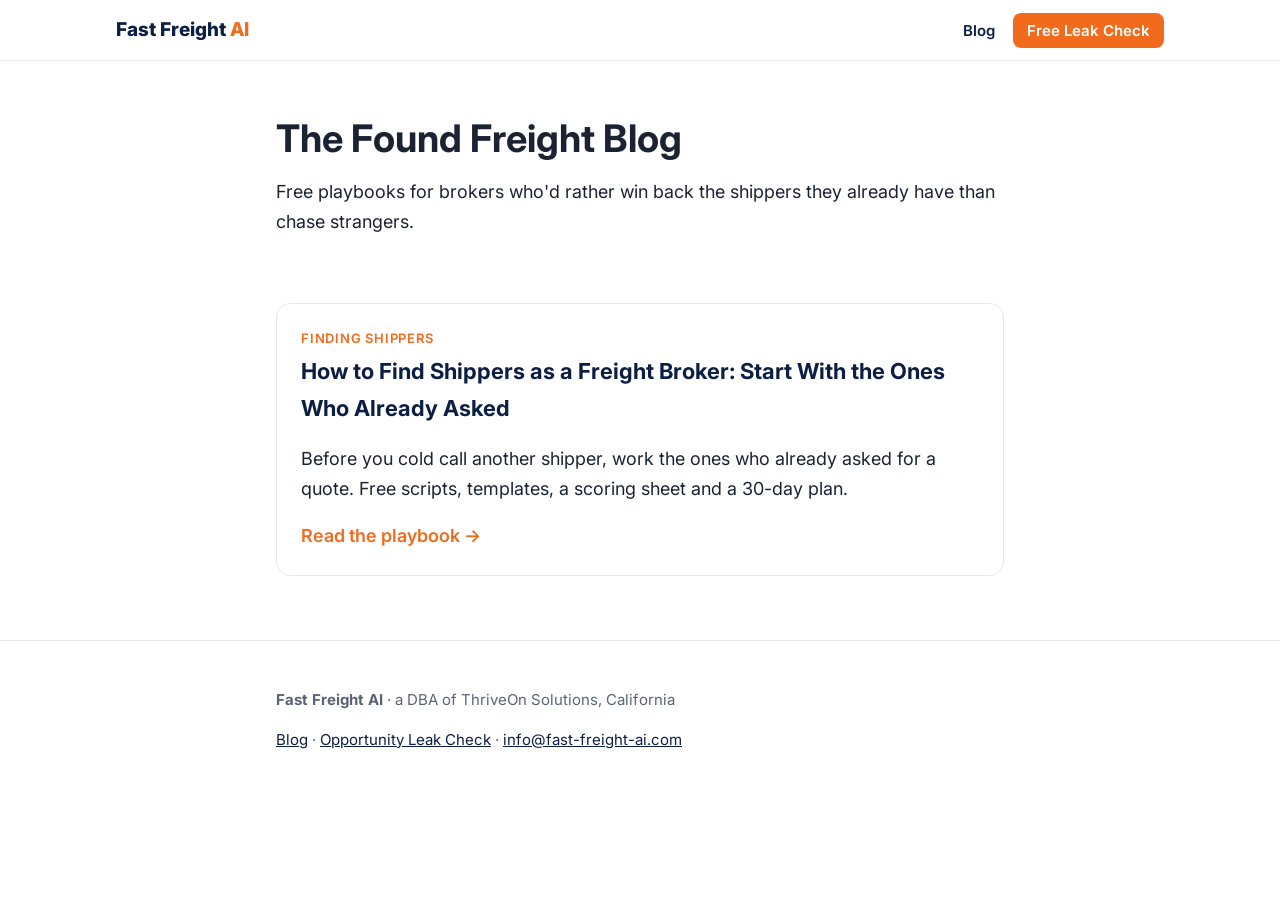
==== blog/index.html @ b4f2f233 "Add blog index" ====
<!doctype html>
<html lang="en"><head>
<meta charset="utf-8"><meta name="viewport" content="width=device-width,initial-scale=1">
<title>Blog | Fast Freight AI</title>
<meta name="description" content="Free playbooks on finding shippers, following up on freight quotes and winning back quiet accounts.">
<link rel="canonical" href="https://fast-freight-ai.com/blog/">
<meta property="og:title" content="Blog | Fast Freight AI"><meta property="og:description" content="Free playbooks on finding shippers, following up on freight quotes and winning back quiet accounts.">
<meta property="og:url" content="https://fast-freight-ai.com/blog/"><meta property="og:type" content="website">
<meta property="og:image" content="https://fast-freight-ai.com/img/adriana-headshot.jpg">
<link rel="preconnect" href="https://fonts.googleapis.com"><link rel="preconnect" href="https://fonts.gstatic.com" crossorigin>
<link href="https://fonts.googleapis.com/css2?family=Inter:wght@400;600;800&display=swap" rel="stylesheet">
<link rel="stylesheet" href="/assets/style.css">
</head><body>
<header class="nav"><div class="wrap nav-in">
<a class="brand" href="/">Fast Freight <span>AI</span></a>
<nav><a href="/blog/">Blog</a><a class="btn-sm" href="https://recovery-challenge-prop.netlify.app/?utm_source=site&utm_medium=organic&utm_campaign=nav">Free Leak Check</a></nav>
</div></header>
<main class="wrap">
<section class="hero small"><h1>The Found Freight Blog</h1>
<p>Free playbooks for brokers who'd rather win back the shippers they already have than chase strangers.</p></section>
<div class="cards">
<a class="card" href="/blog/how-to-find-shippers-freight-broker/"><p class="tag">Finding shippers</p><h2>How to Find Shippers as a Freight Broker: Start With the Ones Who Already Asked</h2><p>Before you cold call another shipper, work the ones who already asked for a quote. Free scripts, templates, a scoring sheet and a 30-day plan.</p><span>Read the playbook →</span></a>
</div></main>
<footer class="foot"><div class="wrap">
<p><strong>Fast Freight AI</strong> · a DBA of ThriveOn Solutions, California</p>
<p><a href="/blog/">Blog</a> · <a href="https://recovery-challenge-prop.netlify.app/?utm_source=site&utm_medium=organic&utm_campaign=footer">Opportunity Leak Check</a> · <a href="mailto:info@fast-freight-ai.com">info@fast-freight-ai.com</a></p>
</div></footer>
</body></html>
---- assets/style.css ----
:root{--navy:#0b1f45;--orange:#f26b1d;--ink:#1b2333;--muted:#5b6475;--line:#e6e8ee;--bg:#fff;--soft:#f6f7fa}
*{box-sizing:border-box}body{margin:0;font-family:Inter,system-ui,sans-serif;color:var(--ink);background:var(--bg);line-height:1.65;font-size:18px}
a{color:var(--navy)}.wrap{max-width:760px;margin:0 auto;padding:0 16px}
.nav{border-bottom:1px solid var(--line);background:#fff;position:sticky;top:0;z-index:5}.nav-in{display:flex;justify-content:space-between;align-items:center;height:60px;max-width:1080px}
.brand{font-weight:800;text-decoration:none;color:var(--navy);font-size:19px}.brand span{color:var(--orange)}
nav a{margin-left:18px;text-decoration:none;font-weight:600;font-size:15px}.btn-sm{background:var(--orange);color:#fff!important;padding:8px 14px;border-radius:8px}
.hero{background:var(--navy);color:#fff;padding:72px 0}.hero .wrap{max-width:900px}.hero h1{font-size:clamp(30px,5vw,52px);line-height:1.12;margin:.2em 0}.hero h1 span{color:var(--orange)}
.hero.small{background:none;color:var(--ink);padding:48px 0 16px}.hero.small h1{font-size:38px}
.eyebrow{text-transform:uppercase;letter-spacing:.08em;font-size:13px;font-weight:600;color:#ffb68a}.lead{font-size:20px;max-width:640px;color:#dfe5f2}
.ctas{margin-top:28px;display:flex;gap:12px;flex-wrap:wrap}.btn{background:var(--orange);color:#fff;text-decoration:none;font-weight:600;padding:14px 22px;border-radius:10px}.btn.ghost{background:transparent;border:1.5px solid #fff}
.three{display:grid;grid-template-columns:repeat(auto-fit,minmax(200px,1fr));gap:24px;padding:48px 16px;max-width:1080px}.three h3{color:var(--navy);margin-bottom:4px}
.latest{padding-bottom:64px}.cards{padding:16px 0 64px}.card{display:block;border:1px solid var(--line);border-radius:14px;padding:24px;text-decoration:none;color:var(--ink);margin-top:16px}.card:hover{border-color:var(--orange)}
.card h2{font-size:22px;color:var(--navy);margin:.2em 0}.card span{color:var(--orange);font-weight:600}.tag{color:var(--orange);font-weight:600;font-size:13px;text-transform:uppercase;letter-spacing:.06em;margin:0}
.article{padding:32px 16px 64px}.article h1{font-size:clamp(28px,4.5vw,42px);line-height:1.15;color:var(--navy)}.article h2{color:var(--navy);margin-top:2em;font-size:26px}
.crumbs{font-size:14px;color:var(--muted)}.crumbs a{color:var(--muted)}
.byline{display:flex;gap:12px;align-items:center;font-size:15px;color:var(--muted);margin-bottom:28px}.byline img{border-radius:50%}
blockquote{margin:1em 0;padding:14px 18px;background:var(--soft);border-left:4px solid var(--orange);border-radius:0 10px 10px 0}blockquote p{margin:.35em 0}
.table-wrap{overflow-x:auto;margin:1em 0}table{border-collapse:collapse;width:100%;font-size:16px}th,td{border-bottom:1px solid var(--line);padding:10px;text-align:left;vertical-align:top}th{background:var(--soft);color:var(--navy)}
hr{border:0;border-top:1px solid var(--line);margin:40px 0}
.author{display:flex;gap:20px;align-items:flex-start;background:var(--soft);border-radius:14px;padding:24px;margin-top:40px}.author img{border-radius:50%;flex-shrink:0}.label{font-weight:600;color:var(--orange);margin:0;font-size:14px;text-transform:uppercase}
.foot{border-top:1px solid var(--line);padding:32px 0;font-size:15px;color:var(--muted)}
@media(max-width:560px){body{font-size:17px}.author{flex-direction:column}nav a:not(.btn-sm){display:none}}
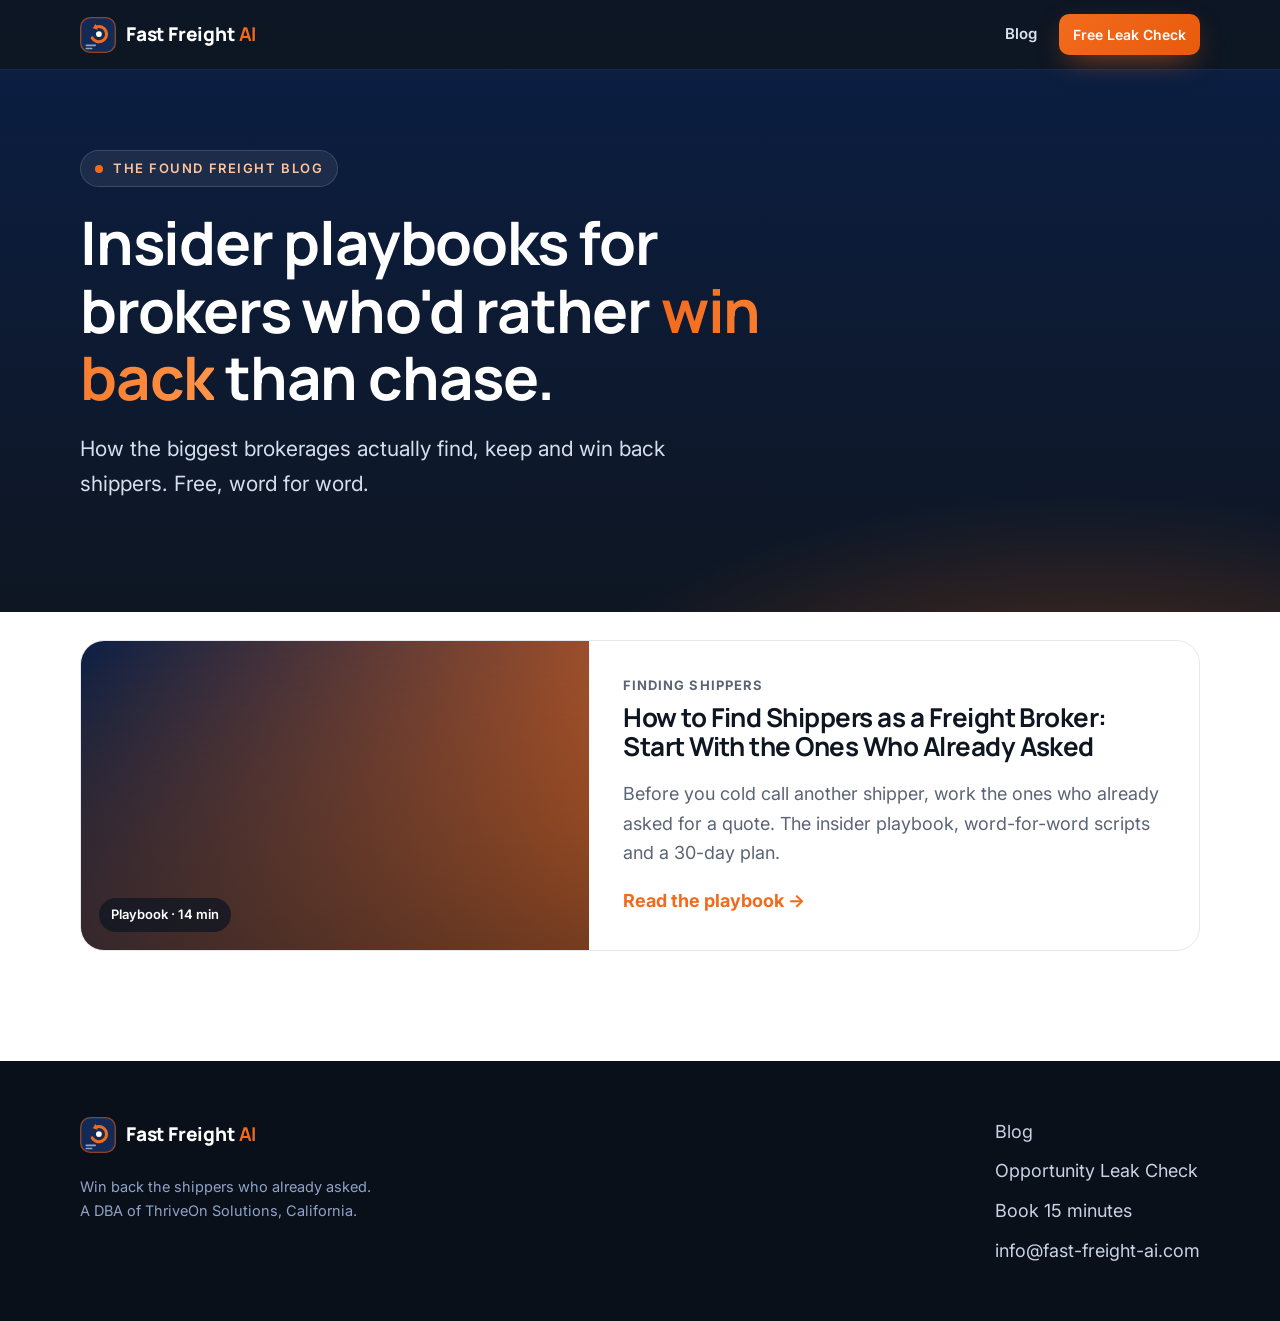
==== commit 7f6313c6: "New blog index design" ====
--- a/blog/index.html
+++ b/blog/index.html
@@ -2,27 +2,32 @@
 <html lang="en"><head>
 <meta charset="utf-8"><meta name="viewport" content="width=device-width,initial-scale=1">
 <title>Blog | Fast Freight AI</title>
-<meta name="description" content="Free playbooks on finding shippers, following up on freight quotes and winning back quiet accounts.">
+<meta name="description" content="Insider playbooks on finding shippers, following up on freight quotes and winning back quiet accounts.">
 <link rel="canonical" href="https://fast-freight-ai.com/blog/">
-<meta property="og:title" content="Blog | Fast Freight AI"><meta property="og:description" content="Free playbooks on finding shippers, following up on freight quotes and winning back quiet accounts.">
+<meta name="theme-color" content="#0E1622">
+<link rel="icon" href="/assets/favicon.svg" type="image/svg+xml">
+<meta property="og:title" content="Blog | Fast Freight AI"><meta property="og:description" content="Insider playbooks on finding shippers, following up on freight quotes and winning back quiet accounts.">
 <meta property="og:url" content="https://fast-freight-ai.com/blog/"><meta property="og:type" content="website">
 <meta property="og:image" content="https://fast-freight-ai.com/img/adriana-headshot.jpg">
 <link rel="preconnect" href="https://fonts.googleapis.com"><link rel="preconnect" href="https://fonts.gstatic.com" crossorigin>
-<link href="https://fonts.googleapis.com/css2?family=Inter:wght@400;600;800&display=swap" rel="stylesheet">
+<link href="https://fonts.googleapis.com/css2?family=Inter:wght@400;500;600&family=Manrope:wght@600;700;800&display=swap" rel="stylesheet">
 <link rel="stylesheet" href="/assets/style.css">
 </head><body>
-<header class="nav"><div class="wrap nav-in">
-<a class="brand" href="/">Fast Freight <span>AI</span></a>
-<nav><a href="/blog/">Blog</a><a class="btn-sm" href="https://recovery-challenge-prop.netlify.app/?utm_source=site&utm_medium=organic&utm_campaign=nav">Free Leak Check</a></nav>
+<div class="progress" aria-hidden="true"></div>
+<header class="nav"><div class="nav-in">
+<a class="brand" href="/" aria-label="Fast Freight AI home"><svg class="mark" viewBox="0 0 40 40" aria-hidden="true"><rect x=".75" y=".75" width="38.5" height="38.5" rx="10.5" fill="#132A57" stroke="#F26B1D" stroke-opacity=".55" stroke-width="1.5"/><path d="M13.64 23.25 A8.5 8.5 0 1 0 18.09 11.01" fill="none" stroke="#F26B1D" stroke-width="3.4" stroke-linecap="round"/><path d="M14.15 12.45 L17.43 7.42 L19.89 14.19 Z" fill="#F26B1D"/><circle cx="21" cy="19" r="3.2" fill="#fff"/><path d="M7 31.5h10M7 35h6" stroke="#8FA3C7" stroke-width="1.8" stroke-linecap="round"/></svg><span class="word">Fast Freight <b>AI</b></span></a>
+<nav><a href="/blog/">Blog</a><a class="btn btn-sm" href="https://recovery-challenge-prop.netlify.app/?utm_source=site&utm_medium=organic&utm_campaign=nav">Free Leak Check</a></nav>
 </div></header>
-<main class="wrap">
-<section class="hero small"><h1>The Found Freight Blog</h1>
-<p>Free playbooks for brokers who'd rather win back the shippers they already have than chase strangers.</p></section>
-<div class="cards">
-<a class="card" href="/blog/how-to-find-shippers-freight-broker/"><p class="tag">Finding shippers</p><h2>How to Find Shippers as a Freight Broker: Start With the Ones Who Already Asked</h2><p>Before you cold call another shipper, work the ones who already asked for a quote. Free scripts, templates, a scoring sheet and a 30-day plan.</p><span>Read the playbook →</span></a>
-</div></main>
-<footer class="foot"><div class="wrap">
-<p><strong>Fast Freight AI</strong> · a DBA of ThriveOn Solutions, California</p>
-<p><a href="/blog/">Blog</a> · <a href="https://recovery-challenge-prop.netlify.app/?utm_source=site&utm_medium=organic&utm_campaign=footer">Opportunity Leak Check</a> · <a href="mailto:info@fast-freight-ai.com">info@fast-freight-ai.com</a></p>
+<section class="page-hero"><div class="wrap-wide">
+<p class="eyebrow"><span class="dot"></span>The Found Freight Blog</p>
+<h1 class="reveal in">Insider playbooks for brokers who'd rather <span class="hl">win back</span> than chase.</h1>
+<p class="lead">How the biggest brokerages actually find, keep and win back shippers. Free, word for word.</p>
+</div></section>
+<main class="wrap-wide cards"><a class="post-card reveal" href="/blog/how-to-find-shippers-freight-broker/"><div class="post-card-img" style="--img:url('/.netlify/images?url=/img/hero.png&w=900&fm=webp&q=65')"><span class="pill">Playbook · 14 min</span></div>
+<div class="post-card-body"><p class="tag">Finding shippers</p><h2>How to Find Shippers as a Freight Broker: Start With the Ones Who Already Asked</h2><p>Before you cold call another shipper, work the ones who already asked for a quote. The insider playbook, word-for-word scripts and a 30-day plan.</p><span class="more">Read the playbook <i>→</i></span></div></a></main>
+<footer class="foot"><div class="wrap-wide foot-in">
+<div><a class="brand" href="/" aria-label="Fast Freight AI home"><svg class="mark" viewBox="0 0 40 40" aria-hidden="true"><rect x=".75" y=".75" width="38.5" height="38.5" rx="10.5" fill="#132A57" stroke="#F26B1D" stroke-opacity=".55" stroke-width="1.5"/><path d="M13.64 23.25 A8.5 8.5 0 1 0 18.09 11.01" fill="none" stroke="#F26B1D" stroke-width="3.4" stroke-linecap="round"/><path d="M14.15 12.45 L17.43 7.42 L19.89 14.19 Z" fill="#F26B1D"/><circle cx="21" cy="19" r="3.2" fill="#fff"/><path d="M7 31.5h10M7 35h6" stroke="#8FA3C7" stroke-width="1.8" stroke-linecap="round"/></svg><span class="word">Fast Freight <b>AI</b></span></a><p class="muted">Win back the shippers who already asked.<br>A DBA of ThriveOn Solutions, California.</p></div>
+<div class="foot-links"><a href="/blog/">Blog</a><a href="https://recovery-challenge-prop.netlify.app/?utm_source=site&utm_medium=organic&utm_campaign=footer">Opportunity Leak Check</a><a href="https://calendly.com/fast-freight-ai/15-min-freight-recovery-call-fast-freight-ai">Book 15 minutes</a><a href="mailto:info@fast-freight-ai.com">info@fast-freight-ai.com</a></div>
 </div></footer>
+<script src="/assets/site.js" defer></script>
 </body></html>
--- a/assets/style.css
+++ b/assets/style.css
@@ -1,22 +1,98 @@
-:root{--navy:#0b1f45;--orange:#f26b1d;--ink:#1b2333;--muted:#5b6475;--line:#e6e8ee;--bg:#fff;--soft:#f6f7fa}
-*{box-sizing:border-box}body{margin:0;font-family:Inter,system-ui,sans-serif;color:var(--ink);background:var(--bg);line-height:1.65;font-size:18px}
-a{color:var(--navy)}.wrap{max-width:760px;margin:0 auto;padding:0 16px}
-.nav{border-bottom:1px solid var(--line);background:#fff;position:sticky;top:0;z-index:5}.nav-in{display:flex;justify-content:space-between;align-items:center;height:60px;max-width:1080px}
-.brand{font-weight:800;text-decoration:none;color:var(--navy);font-size:19px}.brand span{color:var(--orange)}
-nav a{margin-left:18px;text-decoration:none;font-weight:600;font-size:15px}.btn-sm{background:var(--orange);color:#fff!important;padding:8px 14px;border-radius:8px}
-.hero{background:var(--navy);color:#fff;padding:72px 0}.hero .wrap{max-width:900px}.hero h1{font-size:clamp(30px,5vw,52px);line-height:1.12;margin:.2em 0}.hero h1 span{color:var(--orange)}
-.hero.small{background:none;color:var(--ink);padding:48px 0 16px}.hero.small h1{font-size:38px}
-.eyebrow{text-transform:uppercase;letter-spacing:.08em;font-size:13px;font-weight:600;color:#ffb68a}.lead{font-size:20px;max-width:640px;color:#dfe5f2}
-.ctas{margin-top:28px;display:flex;gap:12px;flex-wrap:wrap}.btn{background:var(--orange);color:#fff;text-decoration:none;font-weight:600;padding:14px 22px;border-radius:10px}.btn.ghost{background:transparent;border:1.5px solid #fff}
-.three{display:grid;grid-template-columns:repeat(auto-fit,minmax(200px,1fr));gap:24px;padding:48px 16px;max-width:1080px}.three h3{color:var(--navy);margin-bottom:4px}
-.latest{padding-bottom:64px}.cards{padding:16px 0 64px}.card{display:block;border:1px solid var(--line);border-radius:14px;padding:24px;text-decoration:none;color:var(--ink);margin-top:16px}.card:hover{border-color:var(--orange)}
-.card h2{font-size:22px;color:var(--navy);margin:.2em 0}.card span{color:var(--orange);font-weight:600}.tag{color:var(--orange);font-weight:600;font-size:13px;text-transform:uppercase;letter-spacing:.06em;margin:0}
-.article{padding:32px 16px 64px}.article h1{font-size:clamp(28px,4.5vw,42px);line-height:1.15;color:var(--navy)}.article h2{color:var(--navy);margin-top:2em;font-size:26px}
-.crumbs{font-size:14px;color:var(--muted)}.crumbs a{color:var(--muted)}
-.byline{display:flex;gap:12px;align-items:center;font-size:15px;color:var(--muted);margin-bottom:28px}.byline img{border-radius:50%}
-blockquote{margin:1em 0;padding:14px 18px;background:var(--soft);border-left:4px solid var(--orange);border-radius:0 10px 10px 0}blockquote p{margin:.35em 0}
-.table-wrap{overflow-x:auto;margin:1em 0}table{border-collapse:collapse;width:100%;font-size:16px}th,td{border-bottom:1px solid var(--line);padding:10px;text-align:left;vertical-align:top}th{background:var(--soft);color:var(--navy)}
-hr{border:0;border-top:1px solid var(--line);margin:40px 0}
-.author{display:flex;gap:20px;align-items:flex-start;background:var(--soft);border-radius:14px;padding:24px;margin-top:40px}.author img{border-radius:50%;flex-shrink:0}.label{font-weight:600;color:var(--orange);margin:0;font-size:14px;text-transform:uppercase}
-.foot{border-top:1px solid var(--line);padding:32px 0;font-size:15px;color:var(--muted)}
-@media(max-width:560px){body{font-size:17px}.author{flex-direction:column}nav a:not(.btn-sm){display:none}}
+:root{--ink0:#0E1622;--navy:#0B1F45;--navy2:#132a57;--orange:#F26B1D;--orange2:#FF9448;--text:#1B2333;--muted:#5B6475;--line:#E6E8EE;--soft:#F5F6F9;--r:18px}
+*{box-sizing:border-box}html{scroll-behavior:smooth}body{margin:0;font-family:Inter,system-ui,sans-serif;color:var(--text);background:#fff;line-height:1.65;font-size:18px;-webkit-font-smoothing:antialiased}
+h1,h2,h3{font-family:Manrope,Inter,sans-serif;letter-spacing:-.02em;line-height:1.12}a{color:var(--navy)}img{max-width:100%}
+.wrap{max-width:760px;margin:0 auto;padding:0 20px}.wrap-wide{max-width:1160px;margin:0 auto;padding:0 20px}
+.hl{background:linear-gradient(90deg,var(--orange),var(--orange2));-webkit-background-clip:text;background-clip:text;color:transparent}
+.nav{position:fixed;inset:0 0 auto;z-index:50;transition:background .35s,box-shadow .35s,backdrop-filter .35s}
+.nav-in{max-width:1160px;margin:0 auto;padding:14px 20px;display:flex;justify-content:space-between;align-items:center}
+.nav.solid,.is-post .nav,body:not(.is-home) .nav{background:rgba(14,22,34,.93);backdrop-filter:blur(14px);box-shadow:0 1px 0 rgba(255,255,255,.06)}
+.brand{display:inline-flex;align-items:center;gap:10px;text-decoration:none}.mark{width:36px;height:36px;flex-shrink:0}
+.word{font-family:Manrope,Inter,system-ui,sans-serif;font-weight:800;font-size:19px;color:#fff;letter-spacing:-.01em}.word b{color:var(--orange)}
+nav{display:flex;align-items:center;gap:22px}nav a{color:#DCE3F0;text-decoration:none;font-weight:600;font-size:15px}nav a:hover{color:#fff}
+.btn{position:relative;overflow:hidden;display:inline-flex;align-items:center;gap:8px;background:linear-gradient(135deg,var(--orange),#e85a0c);color:#fff!important;text-decoration:none;font-weight:600;border-radius:12px;padding:12px 18px;box-shadow:0 10px 30px -10px rgba(242,107,29,.7);transition:transform .2s,box-shadow .2s}
+.btn:hover{transform:translateY(-2px);box-shadow:0 16px 36px -10px rgba(242,107,29,.85)}
+.btn:after{content:"";position:absolute;inset:0;background:linear-gradient(110deg,transparent 30%,rgba(255,255,255,.35) 50%,transparent 70%);transform:translateX(-120%);animation:shine 4.5s ease-in-out infinite}
+@keyframes shine{0%,60%{transform:translateX(-120%)}80%,100%{transform:translateX(120%)}}
+.btn-sm{padding:9px 14px;font-size:14px;border-radius:10px}.btn-lg{padding:16px 24px;font-size:17px}
+.btn-ghost{background:rgba(255,255,255,.06);border:1.5px solid rgba(255,255,255,.35);box-shadow:none;backdrop-filter:blur(6px)}.btn-ghost:after{display:none}
+.hero{position:relative;min-height:100svh;display:flex;align-items:center;color:#fff;overflow:hidden;background:radial-gradient(1200px 600px at 75% 85%,rgba(242,107,29,.28),transparent 60%),linear-gradient(180deg,#0B1F45 0%,#0E1622 100%)}
+.hero-bg{position:absolute;inset:-4%;background-image:var(--img);background-size:cover;background-position:center 70%;animation:kb 26s ease-in-out infinite alternate;opacity:.9}
+.hero:before{content:"";position:absolute;inset:0;z-index:1;background:linear-gradient(90deg,rgba(14,22,34,.92) 0%,rgba(14,22,34,.65) 45%,rgba(14,22,34,.15) 100%),linear-gradient(0deg,rgba(14,22,34,.9),transparent 40%)}
+@keyframes kb{from{transform:scale(1.04) translate(0,0)}to{transform:scale(1.14) translate(-2%,-1.5%)}}
+.trails{position:absolute;left:0;right:0;bottom:0;width:100%;height:46%;z-index:1;opacity:.9}
+.t{fill:none;stroke-linecap:round;stroke-width:2.5;stroke-dasharray:140 1400;animation:drive 5.5s linear infinite}
+.t1{stroke:var(--orange);animation-delay:-1s}.t2{stroke:#ffd2b3;stroke-width:1.6;animation-duration:7s;animation-delay:-3s}.t3{stroke:var(--orange2);stroke-width:1.4;animation-duration:6.2s;animation-delay:-4.5s}.t4{stroke:#fff;stroke-width:1.2;opacity:.7;animation-duration:8s}
+@keyframes drive{from{stroke-dashoffset:1540}to{stroke-dashoffset:0}}
+.hero-in{position:relative;z-index:2;width:100%;padding-top:110px;padding-bottom:90px}
+.eyebrow{display:inline-flex;align-items:center;gap:10px;font-size:13px;font-weight:600;letter-spacing:.12em;text-transform:uppercase;color:#FFC39E;background:rgba(255,255,255,.07);border:1px solid rgba(255,255,255,.14);padding:7px 14px;border-radius:999px;margin:0 0 22px}
+.eyebrow.dark{color:var(--orange);background:#FFF1E8;border-color:#FFE0CC}.center{text-align:center}.eyebrow.center{display:flex;width:max-content;margin-left:auto;margin-right:auto}
+.dot{width:8px;height:8px;border-radius:50%;background:var(--orange);box-shadow:0 0 0 0 rgba(242,107,29,.7);animation:pulse 2s infinite}
+@keyframes pulse{70%{box-shadow:0 0 0 10px rgba(242,107,29,0)}100%{box-shadow:0 0 0 0 rgba(242,107,29,0)}}
+.hero h1{font-size:clamp(38px,5.6vw,68px);font-weight:800;max-width:19ch;margin:0 0 22px}
+.split .w{display:inline-block;opacity:0;transform:translateY(24px);filter:blur(6px);transition:opacity .7s,transform .7s cubic-bezier(.2,.7,.2,1),filter .7s}
+.split.go .w{opacity:1;transform:none;filter:none}
+.lead{font-size:clamp(18px,2vw,21px);max-width:600px;color:#D7DEEC}
+.ctas{display:flex;flex-wrap:wrap;gap:14px;margin:30px 0 26px}
+.trust{list-style:none;display:flex;flex-wrap:wrap;gap:10px 22px;padding:0;margin:0;color:#B9C4DA;font-size:15px}.trust li:before{content:"✓";color:var(--orange);font-weight:700;margin-right:8px}
+.scroll-cue{position:absolute;z-index:2;left:50%;bottom:26px;width:26px;height:42px;border:2px solid rgba(255,255,255,.45);border-radius:14px;transform:translateX(-50%)}
+.scroll-cue span{position:absolute;left:50%;top:8px;width:4px;height:8px;margin-left:-2px;border-radius:2px;background:#fff;animation:cue 1.8s infinite}
+@keyframes cue{0%{opacity:0;transform:translateY(0)}40%{opacity:1}100%{opacity:0;transform:translateY(14px)}}
+.reveal{opacity:0;transform:translateY(28px);transition:opacity .8s ease,transform .8s cubic-bezier(.2,.7,.2,1)}.reveal.in{opacity:1;transform:none}
+.quiet{display:grid;grid-template-columns:1.05fr 1fr;gap:64px;align-items:center;padding-top:120px;padding-bottom:110px}
+.quiet h2,.how h2,.latest h2{font-size:clamp(30px,4vw,48px);margin:0 0 18px;color:var(--ink0)}
+.quiet p{color:var(--muted)}.link-arrow{font-weight:700;color:var(--orange);text-decoration:none}.link-arrow i{display:inline-block;transition:transform .2s;font-style:normal}.link-arrow:hover i{transform:translateX(5px)}
+.inbox{background:linear-gradient(180deg,#0E1622,#132a57);border-radius:24px;padding:20px;box-shadow:0 40px 80px -30px rgba(11,31,69,.55);position:relative}
+.inbox:before{content:"";position:absolute;inset:-1px;border-radius:25px;padding:1px;background:linear-gradient(140deg,rgba(242,107,29,.8),transparent 40%,rgba(143,163,199,.4));-webkit-mask:linear-gradient(#000 0 0) content-box,linear-gradient(#000 0 0);-webkit-mask-composite:xor;mask-composite:exclude;pointer-events:none}
+.inbox-head{display:flex;justify-content:space-between;color:#fff;font-weight:700;font-family:Manrope,Inter,system-ui,sans-serif;padding:4px 6px 14px}.inbox-note{font-size:12px;color:#8FA3C7;font-weight:500;text-transform:uppercase;letter-spacing:.1em}
+.q{background:rgba(255,255,255,.04);border:1px solid rgba(255,255,255,.08);border-radius:14px;padding:14px 16px;margin-top:10px;transition:background .6s,border-color .6s,transform .6s}
+.q-top{display:flex;justify-content:space-between;gap:10px;align-items:center}.q-lane{color:#fff;font-weight:600;font-size:15px}
+.q-state em{font-style:normal;font-size:12px;font-weight:700;padding:4px 9px;border-radius:999px;white-space:nowrap}
+.q-state .st-q{background:rgba(143,163,199,.15);color:#8FA3C7}.q-state .st-l{display:none;background:rgba(242,107,29,.18);color:#FFB27F}
+.q-meta{margin:4px 0 0;color:#8FA3C7;font-size:13.5px}.q-reply{max-height:0;overflow:hidden;margin:0;color:#FFD9C2;font-size:14.5px;transition:max-height .6s,margin .6s}
+.q.on{background:rgba(242,107,29,.1);border-color:rgba(242,107,29,.45);transform:translateX(-4px)}.q.on .st-q{display:none}.q.on .st-l{display:inline}.q.on .q-reply{max-height:60px;margin-top:8px}
+.how{background:var(--soft);padding:110px 0}.steps{position:relative;display:grid;grid-template-columns:repeat(3,1fr);gap:28px;margin-top:48px}
+.step{position:relative;z-index:1;background:#fff;border:1px solid var(--line);border-radius:var(--r);padding:30px 26px;transition:transform .3s,box-shadow .3s}.step:hover{transform:translateY(-6px);box-shadow:0 24px 50px -24px rgba(11,31,69,.35)}
+.step h3{font-size:22px;color:var(--ink0);margin:18px 0 8px}.step p{color:var(--muted);margin:0}
+.num{display:inline-grid;place-items:center;width:48px;height:48px;border-radius:14px;background:var(--ink0);color:var(--orange);font-family:Manrope,Inter,system-ui,sans-serif;font-weight:800}
+.steps-line{position:absolute;top:54px;left:8%;width:84%;height:8px;z-index:0}.steps-line path{stroke:var(--orange);stroke-width:2;stroke-dasharray:6 8;fill:none;animation:dash 1.6s linear infinite}
+@keyframes dash{to{stroke-dashoffset:-28}}
+.offer{padding-top:110px;padding-bottom:40px}
+.offer-card{position:relative;overflow:hidden;display:grid;grid-template-columns:1.4fr 1fr;gap:40px;align-items:center;border-radius:28px;padding:56px;color:#fff;background:radial-gradient(600px 300px at 90% 0%,rgba(242,107,29,.35),transparent 60%),linear-gradient(135deg,#0B1F45,#0E1622)}
+.offer-card:before{content:"";position:absolute;width:420px;height:420px;right:-120px;bottom:-200px;border-radius:50%;background:conic-gradient(from 0deg,transparent,rgba(242,107,29,.55),transparent 40%);animation:spin 9s linear infinite;filter:blur(30px)}
+@keyframes spin{to{transform:rotate(360deg)}}
+.offer-card>*{position:relative}.offer-card h2{font-size:clamp(32px,4.4vw,54px);margin:0 0 14px}.offer-card p{color:#C9D3E6}.offer-cta{display:flex;flex-direction:column;gap:12px;align-items:flex-start}.muted-light{color:#8FA3C7;font-size:14px}
+.latest{padding-top:80px;padding-bottom:110px}.cards{padding-bottom:110px}
+.post-card{display:grid;grid-template-columns:1fr 1.2fr;border:1px solid var(--line);border-radius:24px;overflow:hidden;text-decoration:none;color:var(--text);background:#fff;transition:transform .35s,box-shadow .35s;margin-top:28px}
+.post-card:hover{transform:translateY(-6px);box-shadow:0 30px 60px -30px rgba(11,31,69,.45)}
+.post-card-img{min-height:260px;background:linear-gradient(0deg,rgba(14,22,34,.55),transparent),var(--img) center/cover,linear-gradient(135deg,#0B1F45,#F26B1D);position:relative;transition:transform .6s}.post-card:hover .post-card-img{transform:scale(1.03)}
+.pill{position:absolute;left:18px;bottom:18px;background:rgba(14,22,34,.75);color:#fff;font-size:13px;font-weight:600;padding:6px 12px;border-radius:999px;backdrop-filter:blur(6px)}
+.post-card-body{padding:34px}.post-card h2{font-size:26px;color:var(--ink0);margin:6px 0 10px}.post-card p{color:var(--muted)}
+.tag{color:var(--orange);font-weight:700;font-size:13px;text-transform:uppercase;letter-spacing:.08em;margin:0}.more{font-weight:700;color:var(--orange)}.more i{font-style:normal;display:inline-block;transition:transform .2s}.post-card:hover .more i{transform:translateX(6px)}
+.page-hero{background:radial-gradient(900px 400px at 85% 120%,rgba(242,107,29,.3),transparent 60%),linear-gradient(180deg,#0B1F45,#0E1622);color:#fff;padding:150px 0 90px}
+.page-hero h1{font-size:clamp(34px,5vw,60px);max-width:18ch;margin:0 0 16px}
+.cta-band{background:linear-gradient(135deg,#0E1622,#0B1F45);color:#fff;padding:90px 0;position:relative;overflow:hidden}
+.cta-band:before{content:"";position:absolute;inset:auto -10% -60% -10%;height:120%;background:radial-gradient(closest-side,rgba(242,107,29,.35),transparent);animation:breathe 6s ease-in-out infinite}
+@keyframes breathe{50%{transform:scale(1.15);opacity:.7}}
+.cta-in{position:relative;display:flex;justify-content:space-between;align-items:center;gap:30px;flex-wrap:wrap}.cta-band h2{font-size:clamp(28px,3.6vw,44px);margin:0;max-width:22ch}.cta-band h2 span{color:var(--orange2)}
+.progress{position:fixed;top:0;left:0;height:3px;width:0;background:linear-gradient(90deg,var(--orange),var(--orange2));z-index:60}
+.post-hero{position:relative;color:#fff;padding:150px 0 70px;background:linear-gradient(180deg,#0B1F45,#0E1622);overflow:hidden}
+.post-hero-bg{position:absolute;inset:0;background:linear-gradient(90deg,rgba(14,22,34,.95),rgba(14,22,34,.7)),var(--img) center 70%/cover;animation:kb 30s ease-in-out infinite alternate;opacity:.9}
+.post-hero .wrap{position:relative}.post-hero h1{font-size:clamp(32px,4.8vw,54px);margin:10px 0 24px}
+.crumbs{font-size:14px;color:#8FA3C7}.crumbs a{color:#C9D3E6}.crumbs span{margin:0 6px}
+.byline{display:flex;gap:12px;align-items:center;font-size:15px;color:#C9D3E6}.byline img{border-radius:50%;border:2px solid var(--orange)}
+.post-layout{max-width:1160px;margin:0 auto;padding:56px 20px 80px;display:grid;grid-template-columns:250px minmax(0,760px);gap:56px;justify-content:center}
+.toc{position:sticky;top:96px;align-self:start;font-size:14.5px}.toc p{font-weight:700;font-family:Manrope,Inter,system-ui,sans-serif;color:var(--ink0);margin:0 0 10px}.toc ol{padding-left:18px;margin:0;color:var(--muted)}.toc li{margin:8px 0}.toc a{color:var(--muted);text-decoration:none}.toc a.active,.toc a:hover{color:var(--orange)}
+.article h2{font-size:clamp(26px,3vw,34px);color:var(--ink0);margin:2.2em 0 .6em;scroll-margin-top:90px}
+.article h3{font-size:21px;color:var(--ink0);margin:1.8em 0 .5em;scroll-margin-top:90px}
+.secret{display:flex;flex-direction:column;gap:8px}.secret-tag{align-self:flex-start;font-size:12px;letter-spacing:.12em;text-transform:uppercase;background:var(--ink0);color:var(--orange2);padding:5px 10px;border-radius:8px}
+.quick{background:#FFF4EC;border:1px solid #FFD9C2;border-radius:16px;padding:18px 20px;font-size:18.5px}
+blockquote{margin:1.2em 0;padding:16px 20px;background:var(--soft);border-left:4px solid var(--orange);border-radius:0 14px 14px 0;font-size:17px}blockquote p{margin:.35em 0}
+.table-wrap{overflow-x:auto;margin:1.2em 0;border:1px solid var(--line);border-radius:14px}table{border-collapse:collapse;width:100%;font-size:15.5px}th,td{border-bottom:1px solid var(--line);padding:11px 12px;text-align:left;vertical-align:top}tr:last-child td{border-bottom:0}th{background:var(--ink0);color:#fff;font-weight:600}
+hr{border:0;border-top:1px solid var(--line);margin:48px 0}
+.author{display:flex;gap:22px;align-items:flex-start;background:var(--soft);border-radius:20px;padding:28px;margin-top:48px}.author img{border-radius:50%;flex-shrink:0;border:3px solid var(--orange)}.label{font-weight:700;color:var(--orange);margin:0;font-size:13px;text-transform:uppercase;letter-spacing:.1em}
+.foot{background:#0A1019;color:#C9D3E6;padding:56px 0}.foot-in{display:flex;justify-content:space-between;gap:30px;flex-wrap:wrap}.muted{color:#8FA3C7;font-size:14.5px;margin-top:14px}
+.foot-links{display:flex;flex-direction:column;gap:10px}.foot-links a{color:#C9D3E6;text-decoration:none}.foot-links a:hover{color:#fff}
+@media(max-width:980px){.post-layout{grid-template-columns:1fr}.toc{display:none}}
+@media(max-width:860px){.quiet{grid-template-columns:1fr;gap:40px;padding-top:90px}.steps{grid-template-columns:1fr}.steps-line{display:none}.offer-card{grid-template-columns:1fr;padding:36px 26px}.post-card{grid-template-columns:1fr}.post-card-img{min-height:200px}}
+@media(max-width:560px){body{font-size:17px}nav a:not(.btn){display:none}.word{font-size:17px}.hero-in{padding-top:100px}.author{flex-direction:column}.cta-in{flex-direction:column;align-items:flex-start}}
+@media(prefers-reduced-motion:reduce){*,*:before,*:after{animation:none!important;transition:none!important}.reveal,.split .w{opacity:1!important;transform:none!important;filter:none!important}}
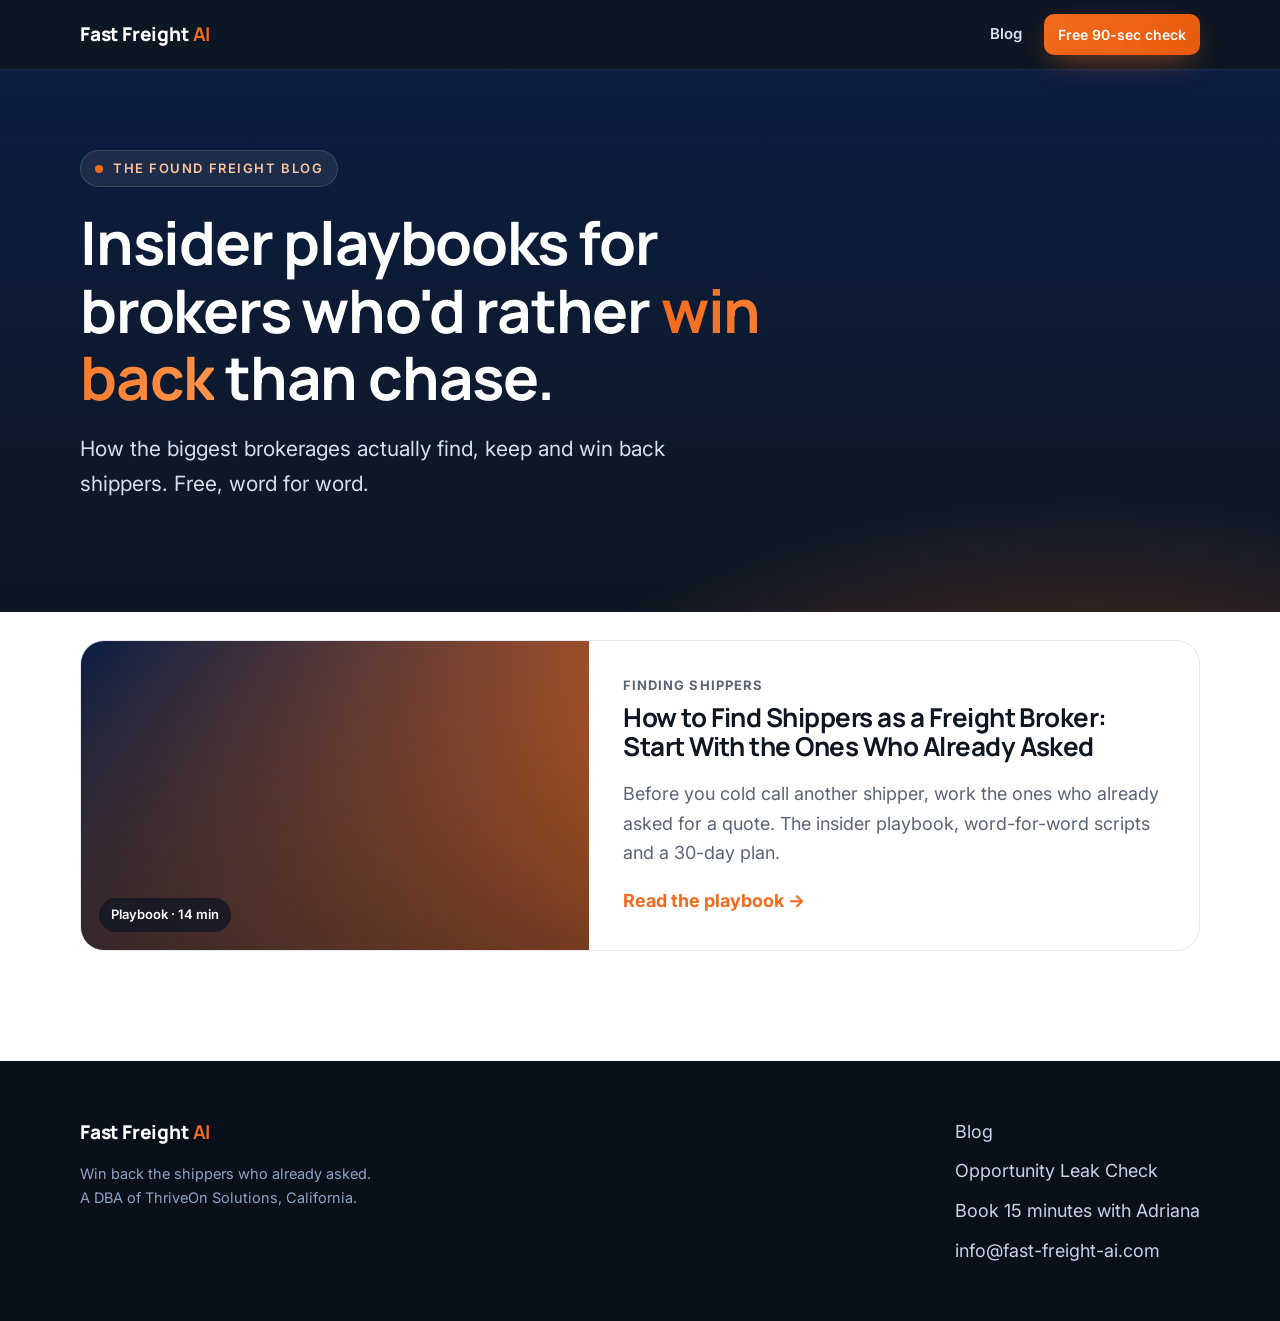
==== commit fd8d3913: "Blog index: wordmark only + unified CTAs" ====
--- a/blog/index.html
+++ b/blog/index.html
@@ -12,11 +12,12 @@
 <link rel="preconnect" href="https://fonts.googleapis.com"><link rel="preconnect" href="https://fonts.gstatic.com" crossorigin>
 <link href="https://fonts.googleapis.com/css2?family=Inter:wght@400;500;600&family=Manrope:wght@600;700;800&display=swap" rel="stylesheet">
 <link rel="stylesheet" href="/assets/style.css">
+<link rel="stylesheet" href="/assets/cta.css">
 </head><body>
 <div class="progress" aria-hidden="true"></div>
 <header class="nav"><div class="nav-in">
-<a class="brand" href="/" aria-label="Fast Freight AI home"><svg class="mark" viewBox="0 0 40 40" aria-hidden="true"><rect x=".75" y=".75" width="38.5" height="38.5" rx="10.5" fill="#132A57" stroke="#F26B1D" stroke-opacity=".55" stroke-width="1.5"/><path d="M13.64 23.25 A8.5 8.5 0 1 0 18.09 11.01" fill="none" stroke="#F26B1D" stroke-width="3.4" stroke-linecap="round"/><path d="M14.15 12.45 L17.43 7.42 L19.89 14.19 Z" fill="#F26B1D"/><circle cx="21" cy="19" r="3.2" fill="#fff"/><path d="M7 31.5h10M7 35h6" stroke="#8FA3C7" stroke-width="1.8" stroke-linecap="round"/></svg><span class="word">Fast Freight <b>AI</b></span></a>
-<nav><a href="/blog/">Blog</a><a class="btn btn-sm" href="https://recovery-challenge-prop.netlify.app/?utm_source=site&utm_medium=organic&utm_campaign=nav">Free Leak Check</a></nav>
+<a class="brand" href="/" aria-label="Fast Freight AI home"><span class="word">Fast Freight <b>AI</b></span></a>
+<nav><a href="/blog/">Blog</a><a class="btn btn-sm" href="https://recovery-challenge-prop.netlify.app/?utm_source=site&utm_medium=organic&utm_campaign=nav">Free 90-sec check</a></nav>
 </div></header>
 <section class="page-hero"><div class="wrap-wide">
 <p class="eyebrow"><span class="dot"></span>The Found Freight Blog</p>
@@ -26,8 +27,8 @@
 <main class="wrap-wide cards"><a class="post-card reveal" href="/blog/how-to-find-shippers-freight-broker/"><div class="post-card-img" style="--img:url('/.netlify/images?url=/img/hero.png&w=900&fm=webp&q=65')"><span class="pill">Playbook · 14 min</span></div>
 <div class="post-card-body"><p class="tag">Finding shippers</p><h2>How to Find Shippers as a Freight Broker: Start With the Ones Who Already Asked</h2><p>Before you cold call another shipper, work the ones who already asked for a quote. The insider playbook, word-for-word scripts and a 30-day plan.</p><span class="more">Read the playbook <i>→</i></span></div></a></main>
 <footer class="foot"><div class="wrap-wide foot-in">
-<div><a class="brand" href="/" aria-label="Fast Freight AI home"><svg class="mark" viewBox="0 0 40 40" aria-hidden="true"><rect x=".75" y=".75" width="38.5" height="38.5" rx="10.5" fill="#132A57" stroke="#F26B1D" stroke-opacity=".55" stroke-width="1.5"/><path d="M13.64 23.25 A8.5 8.5 0 1 0 18.09 11.01" fill="none" stroke="#F26B1D" stroke-width="3.4" stroke-linecap="round"/><path d="M14.15 12.45 L17.43 7.42 L19.89 14.19 Z" fill="#F26B1D"/><circle cx="21" cy="19" r="3.2" fill="#fff"/><path d="M7 31.5h10M7 35h6" stroke="#8FA3C7" stroke-width="1.8" stroke-linecap="round"/></svg><span class="word">Fast Freight <b>AI</b></span></a><p class="muted">Win back the shippers who already asked.<br>A DBA of ThriveOn Solutions, California.</p></div>
-<div class="foot-links"><a href="/blog/">Blog</a><a href="https://recovery-challenge-prop.netlify.app/?utm_source=site&utm_medium=organic&utm_campaign=footer">Opportunity Leak Check</a><a href="https://calendly.com/fast-freight-ai/15-min-freight-recovery-call-fast-freight-ai">Book 15 minutes</a><a href="mailto:info@fast-freight-ai.com">info@fast-freight-ai.com</a></div>
+<div><a class="brand" href="/" aria-label="Fast Freight AI home"><span class="word">Fast Freight <b>AI</b></span></a><p class="muted">Win back the shippers who already asked.<br>A DBA of ThriveOn Solutions, California.</p></div>
+<div class="foot-links"><a href="/blog/">Blog</a><a href="https://recovery-challenge-prop.netlify.app/?utm_source=site&utm_medium=organic&utm_campaign=footer">Opportunity Leak Check</a><a href="https://calendly.com/fast-freight-ai/15-min-freight-recovery-call-fast-freight-ai">Book 15 minutes with Adriana</a><a href="mailto:info@fast-freight-ai.com">info@fast-freight-ai.com</a></div>
 </div></footer>
 <script src="/assets/site.js" defer></script>
 </body></html>
--- a/assets/cta.css
+++ b/assets/cta.css
@@ -0,0 +1,2 @@
+.cta-stack{display:flex;flex-direction:column;align-items:flex-start;gap:10px}.micro{font-size:14px;color:#B9C4DA}.alt-wrap{margin:0 0 26px}.alt-link{color:#DCE3F0;font-weight:600;font-size:15.5px;text-decoration:none;border-bottom:1px solid rgba(255,255,255,.25);padding-bottom:2px}.alt-link:hover{color:#fff;border-color:var(--orange)}.alt-link i{font-style:normal;color:var(--orange2)}
+.inline-cta{margin:2em 0;padding:24px 26px;border-radius:18px;color:#fff;background:radial-gradient(400px 200px at 100% 0%,rgba(242,107,29,.35),transparent 60%),linear-gradient(135deg,#0B1F45,#0E1622)}.inline-cta h4{font-family:Manrope,Inter,system-ui,sans-serif;font-size:21px;margin:0 0 6px}.inline-cta p{margin:0 0 16px;color:#C9D3E6;font-size:16.5px}.inline-cta .micro{margin-top:8px}
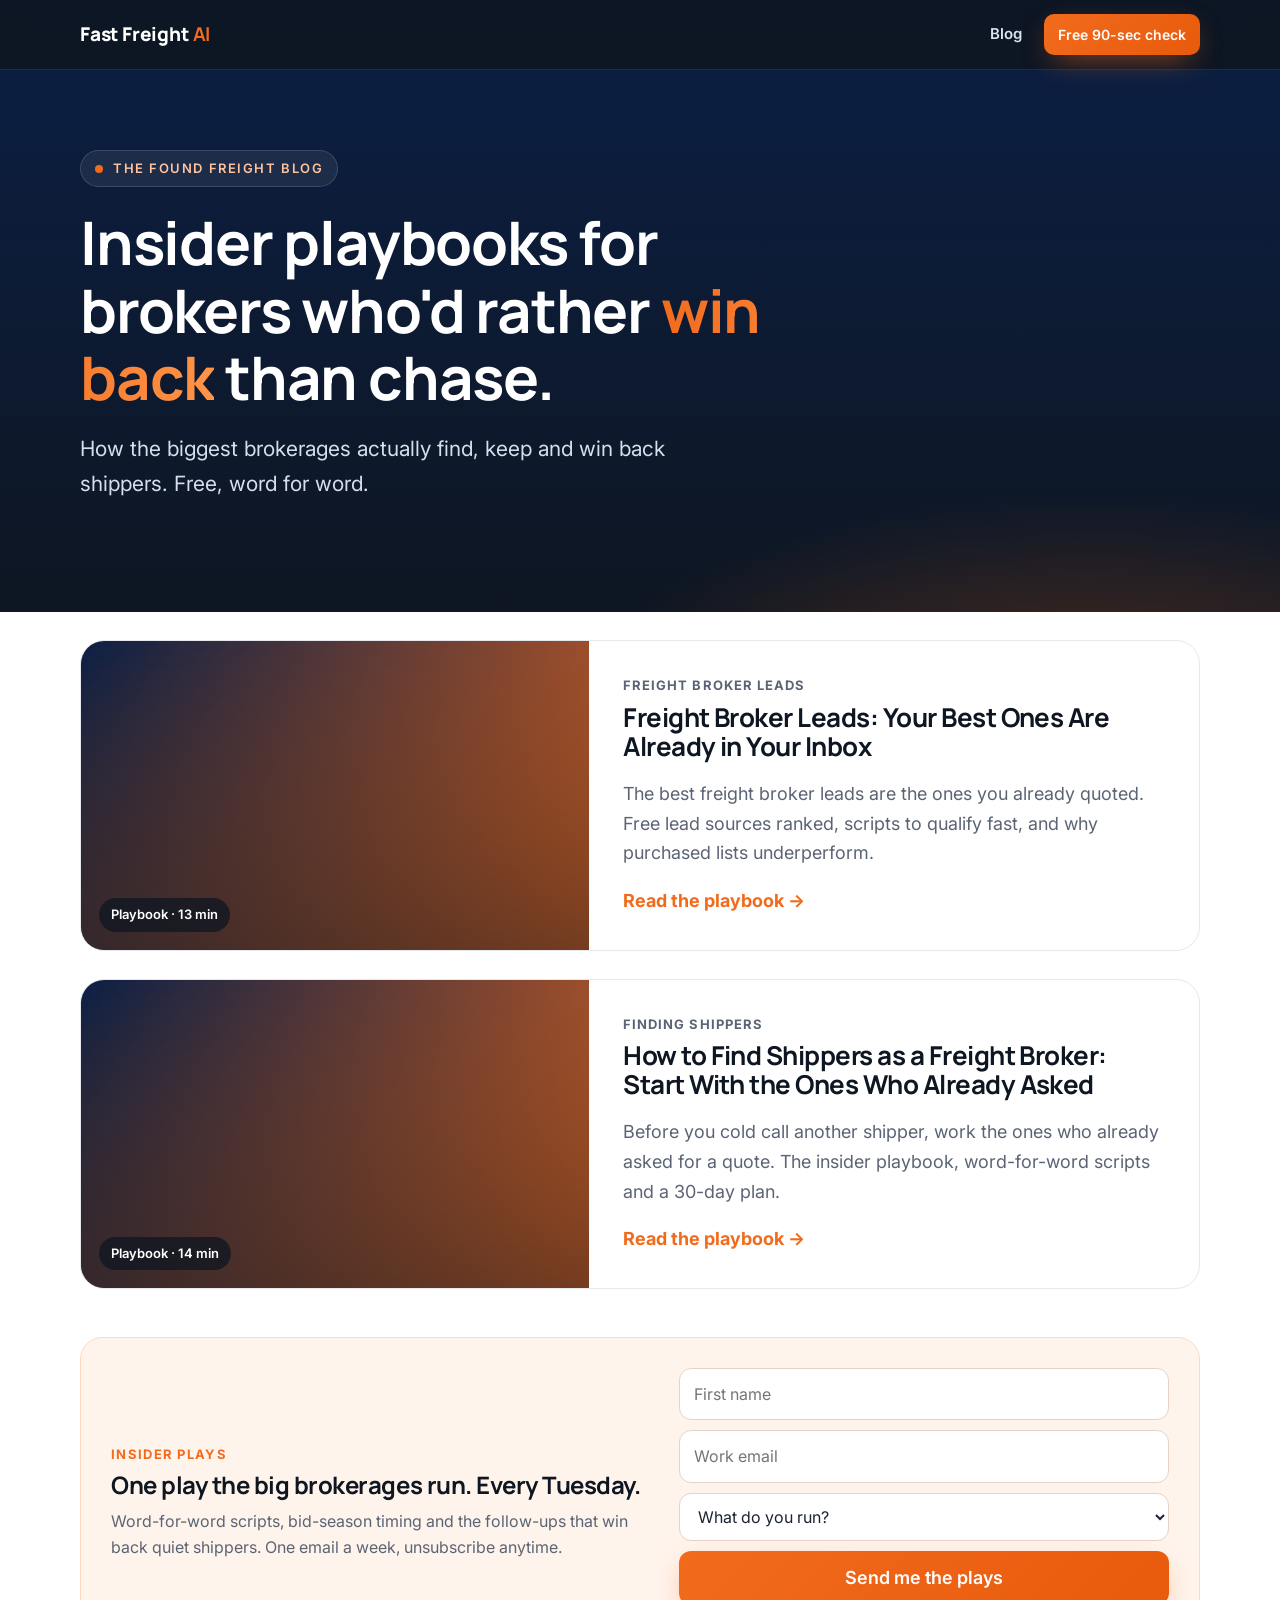
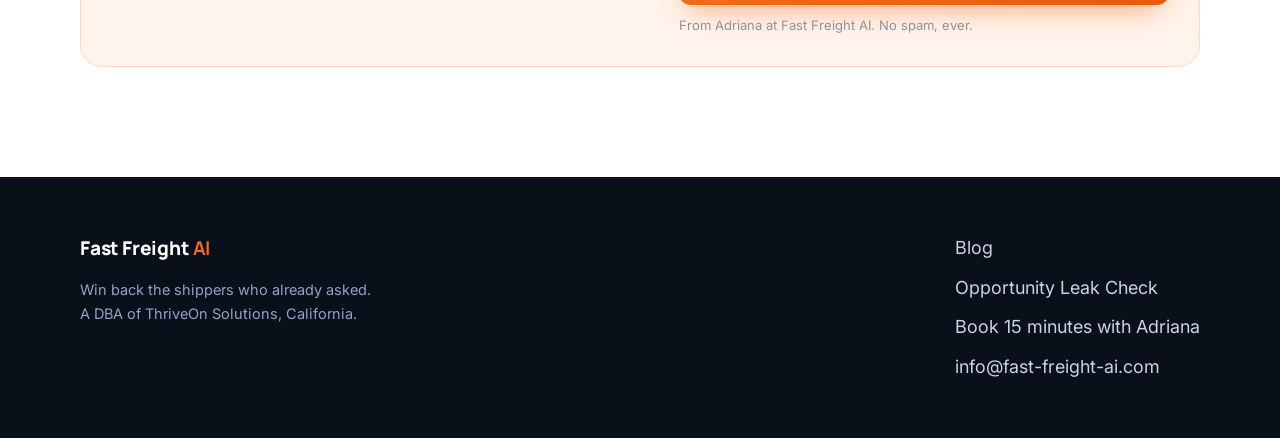
==== commit 2e64d240: "Publish: add Freight Broker Leads card to blog index" ====
--- a/blog/index.html
+++ b/blog/index.html
@@ -24,7 +24,8 @@
 <h1 class="reveal in">Insider playbooks for brokers who'd rather <span class="hl">win back</span> than chase.</h1>
 <p class="lead">How the biggest brokerages actually find, keep and win back shippers. Free, word for word.</p>
 </div></section>
-<main class="wrap-wide cards"><a class="post-card reveal" href="/blog/how-to-find-shippers-freight-broker/"><div class="post-card-img" style="--img:url('/.netlify/images?url=/img/hero.png&w=900&fm=webp&q=65')"><span class="pill">Playbook · 14 min</span></div>
+<main class="wrap-wide cards"><a class="post-card reveal" href="/blog/freight-broker-leads/"><div class="post-card-img" style="--img:url('/.netlify/images?url=/img/hero.png&w=900&fm=webp&q=65')"><span class="pill">Playbook · 13 min</span></div>
+<div class="post-card-body"><p class="tag">Freight broker leads</p><h2>Freight Broker Leads: Your Best Ones Are Already in Your Inbox</h2><p>The best freight broker leads are the ones you already quoted. Free lead sources ranked, scripts to qualify fast, and why purchased lists underperform.</p><span class="more">Read the playbook <i>→</i></span></div></a><a class="post-card reveal" href="/blog/how-to-find-shippers-freight-broker/"><div class="post-card-img" style="--img:url('/.netlify/images?url=/img/hero.png&w=900&fm=webp&q=65')"><span class="pill">Playbook · 14 min</span></div>
 <div class="post-card-body"><p class="tag">Finding shippers</p><h2>How to Find Shippers as a Freight Broker: Start With the Ones Who Already Asked</h2><p>Before you cold call another shipper, work the ones who already asked for a quote. The insider playbook, word-for-word scripts and a 30-day plan.</p><span class="more">Read the playbook <i>→</i></span></div></a></main>
 <footer class="foot"><div class="wrap-wide foot-in">
 <div><a class="brand" href="/" aria-label="Fast Freight AI home"><span class="word">Fast Freight <b>AI</b></span></a><p class="muted">Win back the shippers who already asked.<br>A DBA of ThriveOn Solutions, California.</p></div>
--- a/assets/cta.css
+++ b/assets/cta.css
@@ -1,2 +1,5 @@
 .cta-stack{display:flex;flex-direction:column;align-items:flex-start;gap:10px}.micro{font-size:14px;color:#B9C4DA}.alt-wrap{margin:0 0 26px}.alt-link{color:#DCE3F0;font-weight:600;font-size:15.5px;text-decoration:none;border-bottom:1px solid rgba(255,255,255,.25);padding-bottom:2px}.alt-link:hover{color:#fff;border-color:var(--orange)}.alt-link i{font-style:normal;color:var(--orange2)}
 .inline-cta{margin:2em 0;padding:24px 26px;border-radius:18px;color:#fff;background:radial-gradient(400px 200px at 100% 0%,rgba(242,107,29,.35),transparent 60%),linear-gradient(135deg,#0B1F45,#0E1622)}.inline-cta h4{font-family:Manrope,Inter,system-ui,sans-serif;font-size:21px;margin:0 0 6px}.inline-cta p{margin:0 0 16px;color:#C9D3E6;font-size:16.5px}.inline-cta .micro{margin-top:8px}
+.subscribe{display:grid;grid-template-columns:1.1fr 1fr;gap:28px;align-items:center;margin:48px 0 0;padding:30px;border-radius:22px;background:#FFF4EC;border:1px solid #FFD9C2}.sub-wrap{padding-top:10px;padding-bottom:90px}.subscribe .sub-tag{margin:0;color:var(--orange);font-weight:700;font-size:13px;letter-spacing:.1em;text-transform:uppercase}.subscribe h3{font-family:Manrope,Inter,system-ui,sans-serif;font-size:24px;color:#0E1622;margin:6px 0 8px;line-height:1.2}.subscribe p{margin:0;color:#5B6475;font-size:16px}
+.sub-form{display:flex;flex-direction:column;gap:10px}.sub-form input,.sub-form select{font:inherit;font-size:16px;padding:12px 14px;border:1px solid #E6D3C6;border-radius:12px;background:#fff;color:#1B2333}.sub-form input:focus,.sub-form select:focus{outline:2px solid var(--orange);border-color:transparent}.sub-form .btn{justify-content:center;border:0;cursor:pointer;font:inherit;font-weight:600}.sub-note{font-size:13px!important;color:#8A93A5!important}.hp{position:absolute;left:-9999px}.sub-done h3{margin-top:0}.sub-done .btn{margin-top:14px}
+@media(max-width:860px){.subscribe{grid-template-columns:1fr;padding:24px}}
